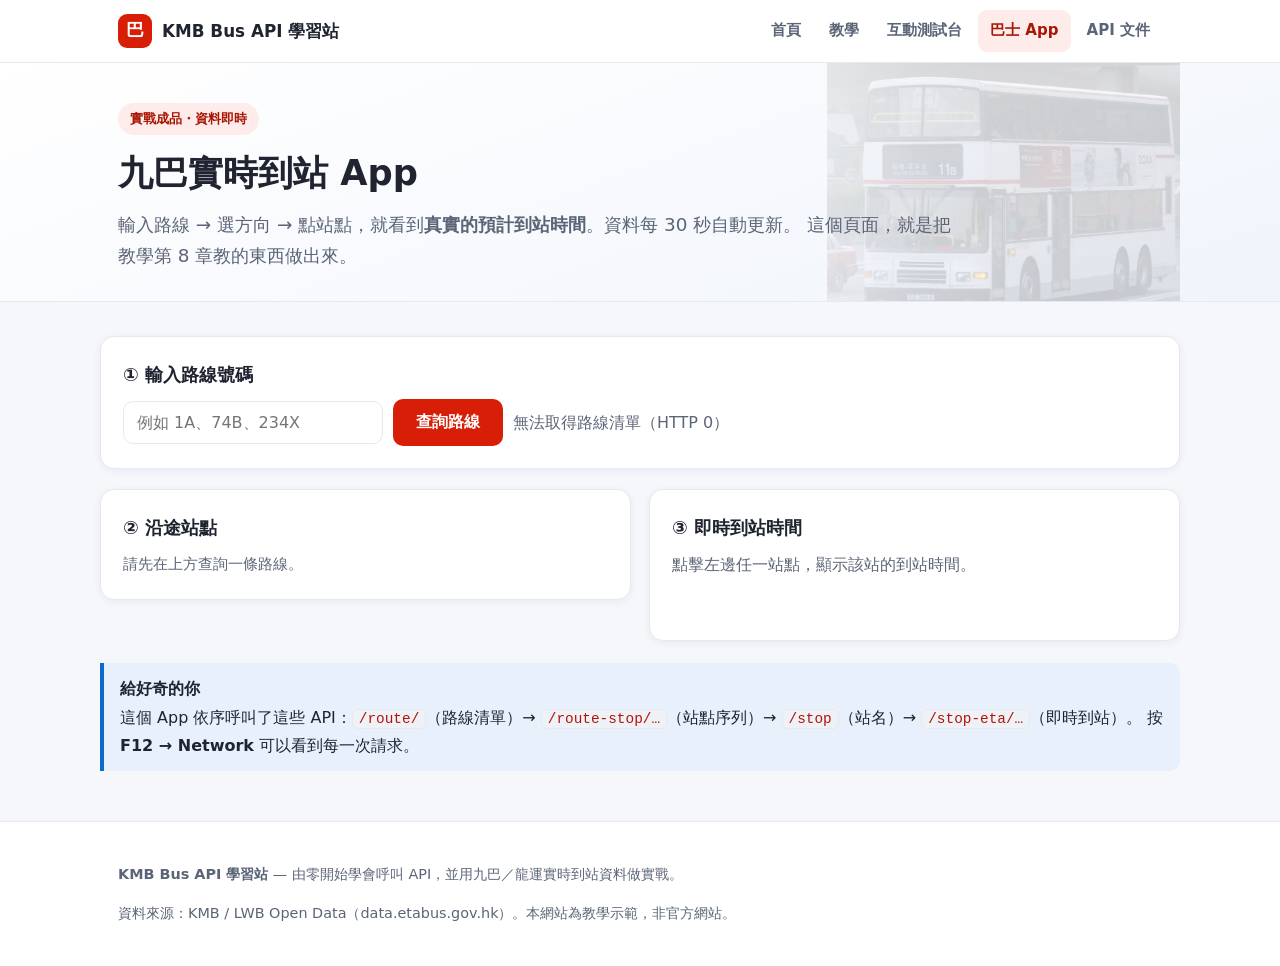
==== bus-app.html @ 3fc2a8aa "Add KMB Bus API learning site: tutorial, playground, ETA app, PWA" ====
<!DOCTYPE html>
<html lang="zh-Hant">
<head>
<meta charset="UTF-8">
<meta name="viewport" content="width=device-width, initial-scale=1.0">
<title>九巴實時到站 App — KMB Bus API 學習站</title>
<!-- PWA（加到主畫面 / 可離線）-->
<link rel="manifest" href="manifest.webmanifest">
<meta name="theme-color" content="#d81e06">
<meta name="mobile-web-app-capable" content="yes">
<meta name="apple-mobile-web-app-capable" content="yes">
<meta name="apple-mobile-web-app-status-bar-style" content="default">
<meta name="apple-mobile-web-app-title" content="KMB Bus">
<link rel="apple-touch-icon" href="icons/apple-touch-icon.png">
<link rel="icon" type="image/png" href="icons/favicon.png">
<link rel="stylesheet" href="css/style.css">
</head>
<body data-page="bus-app.html">

<section class="hero" style="padding:0">
  <div class="hero-inner" style="padding:40px 18px 30px">
    <span class="badge">實戰成品・資料即時</span>
    <h1 style="font-size:clamp(1.6rem,3.4vw,2.2rem)">九巴實時到站 App</h1>
    <p class="lead" style="margin-bottom:0">
      輸入路線 → 選方向 → 點站點，就看到<b>真實的預計到站時間</b>。資料每 30 秒自動更新。
      這個頁面，就是把教學第 8 章教的東西做出來。
    </p>
  </div>
</section>

<section class="section wrap">

  <!-- 步驟 1：選路線 -->
  <div class="card">
    <h3 class="mt0">① 輸入路線號碼</h3>
    <div class="flex">
      <input type="search" id="route-input" list="route-datalist" placeholder="例如 1A、74B、234X" style="max-width:260px">
      <datalist id="route-datalist"></datalist>
      <button class="btn btn-primary" id="btn-route">查詢路線</button>
      <span class="muted" id="route-hint"></span>
    </div>
    <div id="variant-box" class="hidden" style="margin-top:14px">
      <label class="field" style="margin:0">
        <span style="font-weight:700; font-size:.93rem">選擇方向／服務類型</span>
        <select id="variant-select" style="margin-top:5px"></select>
      </label>
    </div>
  </div>

  <!-- 步驟 2：站點 + 到站時間 -->
  <div class="grid cols-2" style="margin-top:20px; align-items:start">
    <div class="card">
      <h3 class="mt0">② 沿途站點 <span class="muted" id="stop-count" style="font-weight:400; font-size:.85rem"></span></h3>
      <div id="stops-box"><p class="muted">請先在上方查詢一條路線。</p></div>
    </div>

    <div class="card">
      <div class="spread">
        <h3 class="mt0">③ 即時到站時間</h3>
        <button class="btn btn-ghost btn-sm hidden" id="btn-refresh">↻ 手動更新</button>
      </div>
      <div id="eta-title" class="muted" style="margin-bottom:10px">點擊左邊任一站點，顯示該站的到站時間。</div>
      <div class="status-line" id="eta-status"></div>
      <div id="eta-box"></div>
    </div>
  </div>

  <div class="note" style="margin-top:22px">
    <strong>給好奇的你</strong>
    這個 App 依序呼叫了這些 API：<code class="inline">/route/</code>（路線清單）→
    <code class="inline">/route-stop/…</code>（站點序列）→ <code class="inline">/stop</code>（站名）→
    <code class="inline">/stop-eta/…</code>（即時到站）。
    按 <b>F12 → Network</b> 可以看到每一次請求。
  </div>
</section>

<script src="js/common.js"></script>
<script src="js/bus-app.js"></script>
</body>
</html>
---- css/style.css ----
/* =========================================================
   KMB Bus API 學習網站 - 共用樣式
   ========================================================= */
:root {
  --red: #d81e06;
  --red-dark: #a81604;
  --red-soft: #fdecea;
  --ink: #1f2430;
  --muted: #5b6577;
  --line: #e6e9ef;
  --bg: #f5f7fb;
  --card: #ffffff;
  --accent: #0b6bcb;
  --accent-soft: #e8f1fb;
  --green: #0a8f4c;
  --green-soft: #e6f6ee;
  --amber: #b26a00;
  --amber-soft: #fdf3e3;
  --code-bg: #1e2430;
  --code-fg: #e7ecf3;
  --radius: 14px;
  --shadow: 0 6px 24px rgba(20, 30, 60, 0.08);
  --shadow-sm: 0 2px 8px rgba(20, 30, 60, 0.06);
  --maxw: 1080px;
}

* { box-sizing: border-box; }
html { scroll-behavior: smooth; }

body {
  margin: 0;
  font-family: "Segoe UI", "Microsoft JhengHei", "PingFang TC", "Noto Sans TC", system-ui, sans-serif;
  color: var(--ink);
  background: var(--bg);
  line-height: 1.7;
  -webkit-font-smoothing: antialiased;
}

a { color: var(--accent); text-decoration: none; }
a:hover { text-decoration: underline; }

/* ---------- 導覽列 ---------- */
.site-header {
  position: sticky;
  top: 0;
  z-index: 50;
  background: rgba(255, 255, 255, 0.92);
  backdrop-filter: saturate(180%) blur(8px);
  border-bottom: 1px solid var(--line);
}
.nav {
  max-width: var(--maxw);
  margin: 0 auto;
  display: flex;
  align-items: center;
  gap: 8px;
  padding: 10px 18px;
  flex-wrap: wrap;
}
.brand {
  display: flex;
  align-items: center;
  gap: 10px;
  font-weight: 800;
  color: var(--ink);
  margin-right: auto;
  font-size: 1.05rem;
}
.brand:hover { text-decoration: none; }
.brand .logo {
  width: 34px; height: 34px;
  background: var(--red);
  color: #fff;
  border-radius: 9px;
  display: grid; place-items: center;
  font-size: 18px;
  font-weight: 900;
}
.nav-links { display: flex; gap: 4px; flex-wrap: wrap; }
.nav-links a {
  padding: 8px 12px;
  border-radius: 9px;
  color: var(--muted);
  font-weight: 600;
  font-size: 0.94rem;
}
.nav-links a:hover { background: var(--bg); text-decoration: none; color: var(--ink); }
.nav-links a.active { background: var(--red-soft); color: var(--red-dark); }

/* ---------- 版型 ---------- */
.wrap { max-width: var(--maxw); margin: 0 auto; padding: 0 18px; }
.section { padding: 34px 0; }
.muted { color: var(--muted); }
.center { text-align: center; }

/* ---------- Hero ---------- */
.hero {
  background: linear-gradient(160deg, #ffffff 0%, #f0f4fb 100%);
  border-bottom: 1px solid var(--line);
}
.hero-inner { max-width: var(--maxw); margin: 0 auto; padding: 60px 18px 54px; position: relative; z-index: 0; }

/* Hero 背景圖：校正後的九巴照片，靠右、半透明
   （用 ::before 才能單獨設定圖片的透明度；z-index:-1 讓它待在文字後面） */
.hero-inner::before {
  content: "";
  position: absolute;
  inset: 0;
  /* 後備（不支援 image-set 的舊瀏覽器）*/
  background-image: url("../img/bus-hero.jpg");
  /* 優先使用 WebP（檔案小很多）；瀏覽器只會下載實際用到的那一個 */
  background-image: image-set(
    url("../img/bus-hero.webp") type("image/webp"),
    url("../img/bus-hero.jpg")  type("image/jpeg")
  );
  background-repeat: no-repeat;
  background-position: right center;
  background-size: contain;
  opacity: 0.18;                     /* 半透明 */
  pointer-events: none;
  z-index: -1;
  /* 左側淡出：在圖片左緣即近乎透明，向右平滑顯現，自然溶入空白背景（S 型曲線）*/
  -webkit-mask-image: linear-gradient(to right,
      transparent 41%,
      rgba(0, 0, 0, 0.07) 49%,
      rgba(0, 0, 0, 0.20) 56%,
      rgba(0, 0, 0, 0.42) 63%,
      rgba(0, 0, 0, 0.68) 70%,
      rgba(0, 0, 0, 0.90) 76%,
      #000 82%);
          mask-image: linear-gradient(to right,
      transparent 41%,
      rgba(0, 0, 0, 0.07) 49%,
      rgba(0, 0, 0, 0.20) 56%,
      rgba(0, 0, 0, 0.42) 63%,
      rgba(0, 0, 0, 0.68) 70%,
      rgba(0, 0, 0, 0.90) 76%,
      #000 82%);
}
@media (max-width: 760px) {
  .hero-inner::before { opacity: 0.10; }   /* 窄螢幕更淡 */
}

.hero h1 { font-size: clamp(1.8rem, 4vw, 2.7rem); margin: 0 0 14px; line-height: 1.25; }
.hero p.lead { font-size: 1.15rem; color: var(--muted); max-width: 46em; margin: 0 0 26px; }
.badge {
  display: inline-block;
  background: var(--red-soft);
  color: var(--red-dark);
  font-weight: 700;
  font-size: 0.82rem;
  padding: 5px 12px;
  border-radius: 999px;
  margin-bottom: 16px;
}
.btn {
  display: inline-flex;
  align-items: center;
  gap: 8px;
  padding: 12px 22px;
  border-radius: 10px;
  font-weight: 700;
  border: 1px solid transparent;
  cursor: pointer;
  font-size: 1rem;
  transition: transform .06s ease, background .15s ease;
}
.btn:hover { text-decoration: none; }
.btn:active { transform: translateY(1px); }
.btn-primary { background: var(--red); color: #fff; }
.btn-primary:hover { background: var(--red-dark); }
.btn-ghost { background: #fff; color: var(--ink); border-color: var(--line); }
.btn-ghost:hover { background: var(--bg); }
.btn-sm { padding: 8px 14px; font-size: 0.9rem; }

/* ---------- 卡片網格 ---------- */
.grid { display: grid; gap: 18px; }
.grid.cols-2 { grid-template-columns: repeat(2, 1fr); }
.grid.cols-3 { grid-template-columns: repeat(3, 1fr); }
@media (max-width: 820px) {
  .grid.cols-2, .grid.cols-3 { grid-template-columns: 1fr; }
}
.card {
  background: var(--card);
  border: 1px solid var(--line);
  border-radius: var(--radius);
  padding: 22px;
  box-shadow: var(--shadow-sm);
}
.card h3 { margin: 0 0 8px; font-size: 1.15rem; }
.card .num {
  display: inline-grid; place-items: center;
  width: 30px; height: 30px; border-radius: 8px;
  background: var(--accent-soft); color: var(--accent);
  font-weight: 800; font-size: 0.95rem; margin-right: 10px;
}
.card.tint-red .num { background: var(--red-soft); color: var(--red-dark); }
.card.tint-green .num { background: var(--green-soft); color: var(--green); }
.card.tint-amber .num { background: var(--amber-soft); color: var(--amber); }
.card p { margin: 6px 0 0; color: var(--muted); font-size: 0.96rem; }
.card a.card-link { font-weight: 700; display: inline-block; margin-top: 12px; }

/* ---------- 排版元素 ---------- */
h2.section-title { font-size: 1.6rem; margin: 0 0 6px; }
.section-sub { color: var(--muted); margin: 0 0 24px; }

.note, .tip, .warn {
  border-left: 4px solid var(--accent);
  background: var(--accent-soft);
  padding: 12px 16px;
  border-radius: 0 10px 10px 0;
  margin: 16px 0;
}
.tip { border-color: var(--green); background: var(--green-soft); }
.warn { border-color: var(--amber); background: var(--amber-soft); }
.note strong, .tip strong, .warn strong { display: block; margin-bottom: 2px; }

code.inline {
  background: #eef1f6;
  border: 1px solid var(--line);
  padding: 1px 6px;
  border-radius: 6px;
  font-family: "Cascadia Code", Consolas, "Courier New", monospace;
  font-size: 0.9em;
  color: #b3140a;
}

pre.code {
  background: var(--code-bg);
  color: var(--code-fg);
  padding: 16px 18px;
  border-radius: 12px;
  overflow: auto;
  font-family: "Cascadia Code", Consolas, "Courier New", monospace;
  font-size: 0.9rem;
  line-height: 1.55;
  margin: 14px 0;
  position: relative;
}
pre.code .tag { color: #ff9d8a; }
pre.code .str { color: #9cffb0; }
pre.code .num { color: #ffd580; }
pre.code .key { color: #7ec8ff; }
pre.code .cmt { color: #8a93a6; font-style: italic; }
pre.code .punct { color: #a9b4c4; }

.code-head {
  display: flex; align-items: center; justify-content: space-between;
  background: #141a24; color: #a9b4c4;
  padding: 8px 14px; border-radius: 12px 12px 0 0;
  font-size: 0.8rem; font-family: monospace;
  margin-top: 14px;
}
.code-head + pre.code { margin-top: 0; border-radius: 0 0 12px 12px; }
.copy-btn {
  background: #2a3444; color: #cfe0f5; border: none;
  padding: 4px 10px; border-radius: 7px; cursor: pointer; font-size: 0.78rem;
}
.copy-btn:hover { background: #36445a; }

/* ---------- 表格 ---------- */
table.data {
  width: 100%; border-collapse: collapse; margin: 14px 0;
  background: #fff; border: 1px solid var(--line); border-radius: 12px;
  overflow: hidden; font-size: 0.94rem;
}
table.data th, table.data td {
  text-align: left; padding: 10px 14px; border-bottom: 1px solid var(--line);
  vertical-align: top;
}
table.data th { background: #f7f9fc; font-weight: 700; }
table.data tr:last-child td { border-bottom: none; }
table.data td code { font-family: monospace; color: var(--red-dark); }

/* ---------- 表單 / 測試台 ---------- */
.field { margin-bottom: 14px; }
.field label { display: block; font-weight: 700; margin-bottom: 5px; font-size: 0.93rem; }
.field .hint { color: var(--muted); font-weight: 400; font-size: 0.85rem; }
input[type=text], input[type=search], select {
  width: 100%; padding: 11px 13px; border: 1px solid var(--line);
  border-radius: 10px; font-size: 1rem; font-family: inherit; background: #fff;
  color: var(--ink);
}
input:focus, select:focus { outline: 2px solid var(--accent); border-color: var(--accent); }

.row-form { display: grid; grid-template-columns: 1fr 1fr 1fr; gap: 14px; }
@media (max-width: 760px) { .row-form { grid-template-columns: 1fr; } }

.pill {
  display: inline-block; padding: 3px 10px; border-radius: 999px;
  font-size: 0.8rem; font-weight: 700;
}
.pill.get { background: var(--green-soft); color: var(--green); }
.pill.ok { background: var(--green-soft); color: var(--green); }
.pill.err { background: var(--red-soft); color: var(--red-dark); }
.pill.warn { background: var(--amber-soft); color: var(--amber); }

.urlline {
  background: #0e1420; color: #d8e2f0; font-family: monospace;
  padding: 12px 14px; border-radius: 10px; word-break: break-all; font-size: 0.9rem;
}
.urlline .m { color: #6fd08c; }
.urlline .p { color: #ffd580; }

/* ---------- 巴士 App ---------- */
.bus-eta-item {
  display: grid; grid-template-columns: 74px 1fr auto; gap: 14px;
  align-items: center; padding: 14px; border: 1px solid var(--line);
  border-radius: 12px; background: #fff; margin-bottom: 10px;
}
.bus-eta-item:hover { box-shadow: var(--shadow-sm); }
.route-chip {
  background: var(--red); color: #fff; font-weight: 900; font-size: 1.15rem;
  border-radius: 9px; padding: 6px 6px; text-align: center; letter-spacing: 0.5px;
}
.eta-min { text-align: right; min-width: 96px; }
.eta-min .big { font-size: 1.5rem; font-weight: 900; color: var(--green); line-height: 1.1; }
.eta-min .big.due { color: var(--red); }
.eta-min .big.na { color: var(--muted); }
.eta-min .sub { font-size: 0.78rem; color: var(--muted); }
.stop-item {
  display: flex; align-items: center; gap: 12px; padding: 10px 12px;
  border-bottom: 1px solid var(--line); cursor: pointer; background: #fff;
}
.stop-item:hover { background: var(--accent-soft); }
.stop-seq {
  width: 30px; height: 30px; border-radius: 8px; background: #eef1f6;
  display: grid; place-items: center; font-weight: 800; font-size: 0.85rem;
  flex: none; color: var(--muted);
}
.stop-list { max-height: 420px; overflow: auto; border: 1px solid var(--line); border-radius: 12px; }

.spinner {
  width: 18px; height: 18px; border: 3px solid #d7deea; border-top-color: var(--accent);
  border-radius: 50%; animation: spin .8s linear infinite; display: inline-block;
  vertical-align: middle;
}
@keyframes spin { to { transform: rotate(360deg); } }

.status-line { font-size: 0.9rem; color: var(--muted); margin: 8px 0; min-height: 22px; }

/* ---------- 側邊目錄 (教學頁) ---------- */
.layout {
  display: grid; grid-template-columns: 230px 1fr; gap: 34px;
  max-width: var(--maxw); margin: 0 auto; padding: 30px 18px 60px;
}
@media (max-width: 900px) { .layout { grid-template-columns: 1fr; gap: 10px; } }
.toc {
  position: sticky; top: 74px; align-self: start;
  max-height: calc(100vh - 90px); overflow: auto;
  font-size: 0.92rem;
}
@media (max-width: 900px) {
  .toc { position: static; max-height: none; border: 1px solid var(--line); border-radius: 12px; padding: 8px; background: #fff; }
}
.toc h4 { margin: 0 0 8px; font-size: 0.8rem; text-transform: uppercase; letter-spacing: .06em; color: var(--muted); }
.toc a { display: block; padding: 6px 10px; border-radius: 8px; color: var(--muted); }
.toc a:hover { background: var(--bg); text-decoration: none; color: var(--ink); }
.toc a.active { background: var(--red-soft); color: var(--red-dark); font-weight: 700; }

.article { min-width: 0; }
.chapter { scroll-margin-top: 80px; margin-bottom: 54px; }
.chapter .kicker { color: var(--red); font-weight: 800; font-size: 0.85rem; letter-spacing: .05em; }
.chapter h2 { font-size: 1.75rem; margin: 4px 0 10px; }
.chapter h3 { font-size: 1.2rem; margin: 26px 0 8px; }
.chapter p { margin: 10px 0; }
.lead-q { font-size: 1.05rem; }
ul.clean { padding-left: 20px; }
ul.clean li { margin: 6px 0; }

.kv { display: flex; gap: 8px; align-items: baseline; margin: 4px 0; }
.kv .k { font-weight: 700; min-width: 120px; color: var(--muted); font-size: 0.9rem; }

.exercise {
  background: #fbfcfe; border: 1px dashed var(--accent);
  border-radius: 12px; padding: 16px 18px; margin: 18px 0;
}
.exercise h4 { margin: 0 0 6px; color: var(--accent); }

/* ---------- Footer ---------- */
.site-footer {
  border-top: 1px solid var(--line); background: #fff;
  color: var(--muted); font-size: 0.9rem;
}
.site-footer .inner { max-width: var(--maxw); margin: 0 auto; padding: 26px 18px; }

/* 小工具 */
.mt0 { margin-top: 0; } .mb0 { margin-bottom: 0; }
.flex { display: flex; gap: 10px; align-items: center; flex-wrap: wrap; }
.spread { display: flex; justify-content: space-between; align-items: center; gap: 10px; flex-wrap: wrap; }
.hidden { display: none !important; }
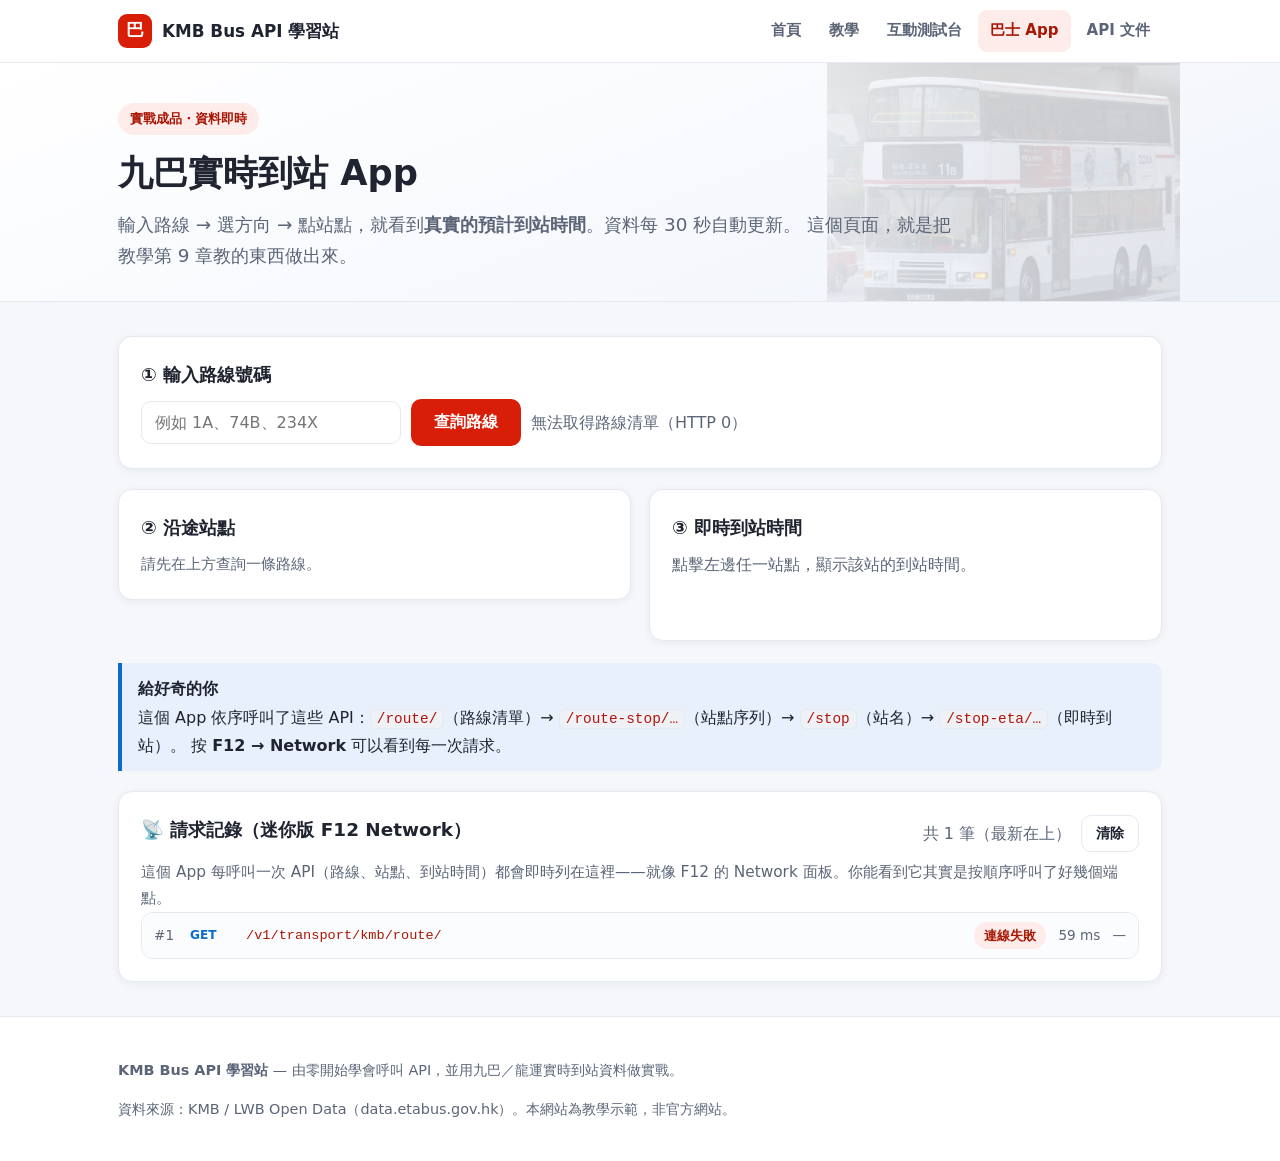
==== commit ba9d2dac: "feat: 新增第7章(用F12觀察API)與頁面內建請求記錄面板；修正長JSON/網址撐寬版面" ====
--- a/bus-app.html
+++ b/bus-app.html
@@ -23,7 +23,7 @@
     <h1 style="font-size:clamp(1.6rem,3.4vw,2.2rem)">九巴實時到站 App</h1>
     <p class="lead" style="margin-bottom:0">
       輸入路線 → 選方向 → 點站點，就看到<b>真實的預計到站時間</b>。資料每 30 秒自動更新。
-      這個頁面，就是把教學第 8 章教的東西做出來。
+      這個頁面，就是把教學第 9 章教的東西做出來。
     </p>
   </div>
 </section>
@@ -72,6 +72,19 @@
     <code class="inline">/stop-eta/…</code>（即時到站）。
     按 <b>F12 → Network</b> 可以看到每一次請求。
   </div>
+
+  <!-- 請求記錄（迷你版 F12 Network） -->
+  <div class="card" style="margin-top:20px">
+    <div class="spread">
+      <h3 class="mt0">📡 請求記錄（迷你版 F12 Network）</h3>
+      <div class="flex">
+        <span class="muted" id="req-log-count"></span>
+        <button class="btn btn-ghost btn-sm" id="req-log-clear">清除</button>
+      </div>
+    </div>
+    <p class="muted">這個 App 每呼叫一次 API（路線、站點、到站時間）都會即時列在這裡——就像 F12 的 Network 面板。你能看到它其實是按順序呼叫了好幾個端點。</p>
+    <div class="req-log" id="req-log-body"></div>
+  </div>
 </section>
 
 <script src="js/common.js"></script>
--- a/css/style.css
+++ b/css/style.css
@@ -34,7 +34,11 @@
   background: var(--bg);
   line-height: 1.7;
   -webkit-font-smoothing: antialiased;
-}
+  overflow-x: clip;            /* 保險：避免任何橫向溢出造成「左右走位」 */
+  touch-action: manipulation;  /* 停用雙擊縮放，減少誤觸放大 */
+}
+
+img, svg, video { max-width: 100%; height: auto; }
 
 a { color: var(--accent); text-decoration: none; }
 a:hover { text-decoration: underline; }
@@ -89,7 +93,7 @@
 
 /* ---------- 版型 ---------- */
 .wrap { max-width: var(--maxw); margin: 0 auto; padding: 0 18px; }
-.section { padding: 34px 0; }
+.section { padding-top: 34px; padding-bottom: 34px; }
 .muted { color: var(--muted); }
 .center { text-align: center; }
 
@@ -175,6 +179,7 @@
 
 /* ---------- 卡片網格 ---------- */
 .grid { display: grid; gap: 18px; }
+.grid > * { min-width: 0; }   /* 讓卡片可縮到容器寬，避免長字串（JSON／網址）把整欄撐寬 */
 .grid.cols-2 { grid-template-columns: repeat(2, 1fr); }
 .grid.cols-3 { grid-template-columns: repeat(3, 1fr); }
 @media (max-width: 820px) {
@@ -231,6 +236,7 @@
   padding: 16px 18px;
   border-radius: 12px;
   overflow: auto;
+  max-height: 520px;          /* 避免超長 JSON（如路線清單）把整頁撐到極高 */
   font-family: "Cascadia Code", Consolas, "Courier New", monospace;
   font-size: 0.9rem;
   line-height: 1.55;
@@ -268,6 +274,8 @@
   text-align: left; padding: 10px 14px; border-bottom: 1px solid var(--line);
   vertical-align: top;
 }
+/* 只讓表格內的長路徑（<code>）可斷行，避免撐寬整頁；一般文字與標籤不受影響 */
+table.data td code, table.data th code { overflow-wrap: anywhere; word-break: break-word; }
 table.data th { background: #f7f9fc; font-weight: 700; }
 table.data tr:last-child td { border-bottom: none; }
 table.data td code { font-family: monospace; color: var(--red-dark); }
@@ -288,7 +296,7 @@
 
 .pill {
   display: inline-block; padding: 3px 10px; border-radius: 999px;
-  font-size: 0.8rem; font-weight: 700;
+  font-size: 0.8rem; font-weight: 700; white-space: nowrap;
 }
 .pill.get { background: var(--green-soft); color: var(--green); }
 .pill.ok { background: var(--green-soft); color: var(--green); }
@@ -337,7 +345,10 @@
 }
 @keyframes spin { to { transform: rotate(360deg); } }
 
-.status-line { font-size: 0.9rem; color: var(--muted); margin: 8px 0; min-height: 22px; }
+.status-line {
+  font-size: 0.9rem; color: var(--muted); margin: 8px 0; min-height: 22px;
+  overflow-wrap: anywhere; word-break: break-word;   /* 讓長網址可斷行，不撐寬版面 */
+}
 
 /* ---------- 側邊目錄 (教學頁) ---------- */
 .layout {
@@ -389,3 +400,20 @@
 .flex { display: flex; gap: 10px; align-items: center; flex-wrap: wrap; }
 .spread { display: flex; justify-content: space-between; align-items: center; gap: 10px; flex-wrap: wrap; }
 .hidden { display: none !important; }
+
+/* ---------- 請求記錄面板（頁面內建「迷你版 F12 Network」） ---------- */
+.req-log { border: 1px solid var(--line); border-radius: 12px; overflow: hidden; background: #fff; }
+.req-row {
+  display: flex; flex-wrap: wrap; align-items: center; gap: 6px 12px;
+  padding: 9px 12px; border-bottom: 1px solid var(--line); font-size: 0.85rem;
+}
+.req-row:last-child { border-bottom: none; }
+.req-row:nth-child(odd) { background: #fbfcfe; }
+.req-row .n { color: var(--muted); min-width: 24px; }
+.req-row .m { font-weight: 800; font-size: 0.76rem; color: var(--accent); min-width: 44px; }
+.req-row .u {
+  font-family: monospace; color: var(--red-dark);
+  overflow-wrap: anywhere; word-break: break-all; flex: 1 1 200px;
+}
+.req-row .meta { color: var(--muted); white-space: nowrap; }
+.req-empty { padding: 16px 14px; color: var(--muted); font-size: 0.9rem; }
